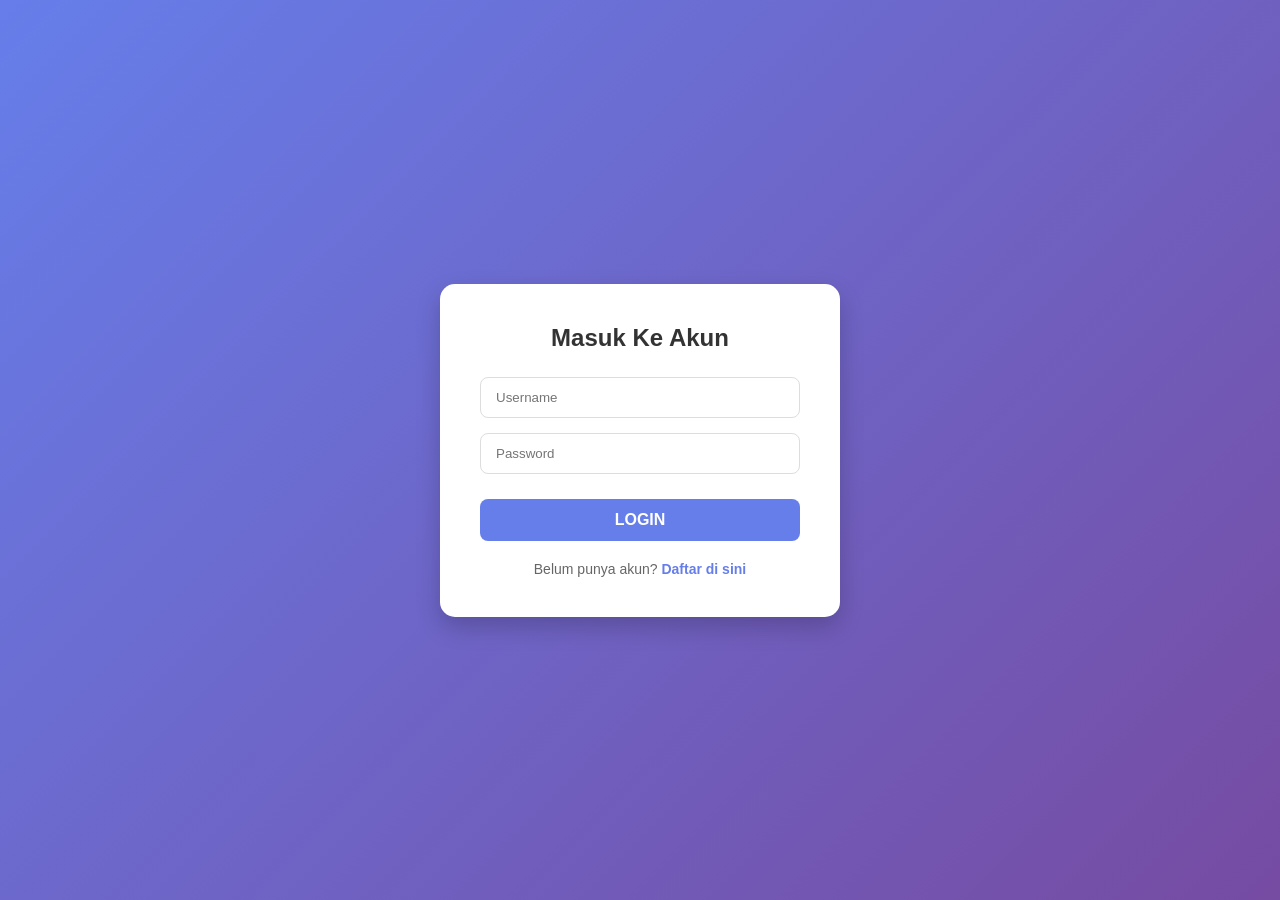
==== login/index.html @ 917db13c "Rename login.html to index.html" ====
<!DOCTYPE html>
<html lang="id">
<head>
    <meta charset="UTF-8">
    <meta name="viewport" content="width=device-width, initial-scale=1.0">
    <title>Halaman Login & Register</title>
    <style>
        /* --- BAGIAN CSS --- */
        * {
            box-sizing: border-box;
            margin: 0;
            padding: 0;
        }

        body {
            font-family: 'Segoe UI', Tahoma, Geneva, Verdana, sans-serif;
            background: linear-gradient(135deg, #667eea 0%, #764ba2 100%);
            display: flex;
            justify-content: center;
            align-items: center;
            height: 100vh;
        }

        .container {
            background: #ffffff;
            padding: 40px;
            border-radius: 15px;
            box-shadow: 0 10px 25px rgba(0,0,0,0.2);
            width: 100%;
            max-width: 400px;
            text-align: center;
        }

        h2 {
            margin-bottom: 25px;
            color: #333;
            font-weight: 600;
        }

        .input-group {
            margin-bottom: 15px;
            text-align: left;
        }

        input {
            width: 100%;
            padding: 12px 15px;
            border: 1px solid #ddd;
            border-radius: 8px;
            outline: none;
            transition: border-color 0.3s;
        }

        input:focus {
            border-color: #667eea;
        }

        button {
            width: 100%;
            padding: 12px;
            background-color: #667eea;
            color: white;
            border: none;
            border-radius: 8px;
            font-size: 16px;
            font-weight: bold;
            cursor: pointer;
            transition: background 0.3s;
            margin-top: 10px;
        }

        button:hover {
            background-color: #5a6fd6;
        }

        .toggle-link {
            margin-top: 20px;
            font-size: 14px;
            color: #666;
        }

        .toggle-link a {
            color: #667eea;
            text-decoration: none;
            font-weight: bold;
        }

        .toggle-link a:hover {
            text-decoration: underline;
        }

        /* Animasi perpindahan */
        .fade-in {
            animation: fadeIn 0.5s ease-in;
        }

        @keyframes fadeIn {
            from { opacity: 0; transform: translateY(-10px); }
            to { opacity: 1; transform: translateY(0); }
        }
    </style>
</head>
<body>

    <div class="container">
        <div id="login-form" class="fade-in">
            <h2>Masuk Ke Akun</h2>
            <form action="proses_login.php" method="POST">
                <div class="input-group">
                    <input type="text" name="username" placeholder="Username" required>
                </div>
                <div class="input-group">
                    <input type="password" name="password" placeholder="Password" required>
                </div>
                <button type="submit">LOGIN</button>
            </form>
            <div class="toggle-link">
                Belum punya akun? <a href="javascript:void(0)" onclick="toggleForm()">Daftar di sini</a>
            </div>
        </div>

        <div id="register-form" style="display: none;" class="fade-in">
            <h2>Buat Akun Baru</h2>
            <form action="proses_register.php" method="POST">
                <div class="input-group">
                    <input type="text" name="username" placeholder="Username Baru" required>
                </div>
                <div class="input-group">
                    <input type="email" name="email" placeholder="Email Aktif" required>
                </div>
                <div class="input-group">
                    <input type="password" name="password" placeholder="Password" required>
                </div>
                <button type="submit">DAFTAR SEKARANG</button>
            </form>
            <div class="toggle-link">
                Sudah punya akun? <a href="javascript:void(0)" onclick="toggleForm()">Login di sini</a>
            </div>
        </div>
    </div>

    <script>
        function toggleForm() {
            const login = document.getElementById('login-form');
            const register = document.getElementById('register-form');

            if (login.style.display === 'none') {
                login.style.display = 'block';
                register.style.display = 'none';
            } else {
                login.style.display = 'none';
                register.style.display = 'block';
            }
        }
    </script>

</body>
</html>
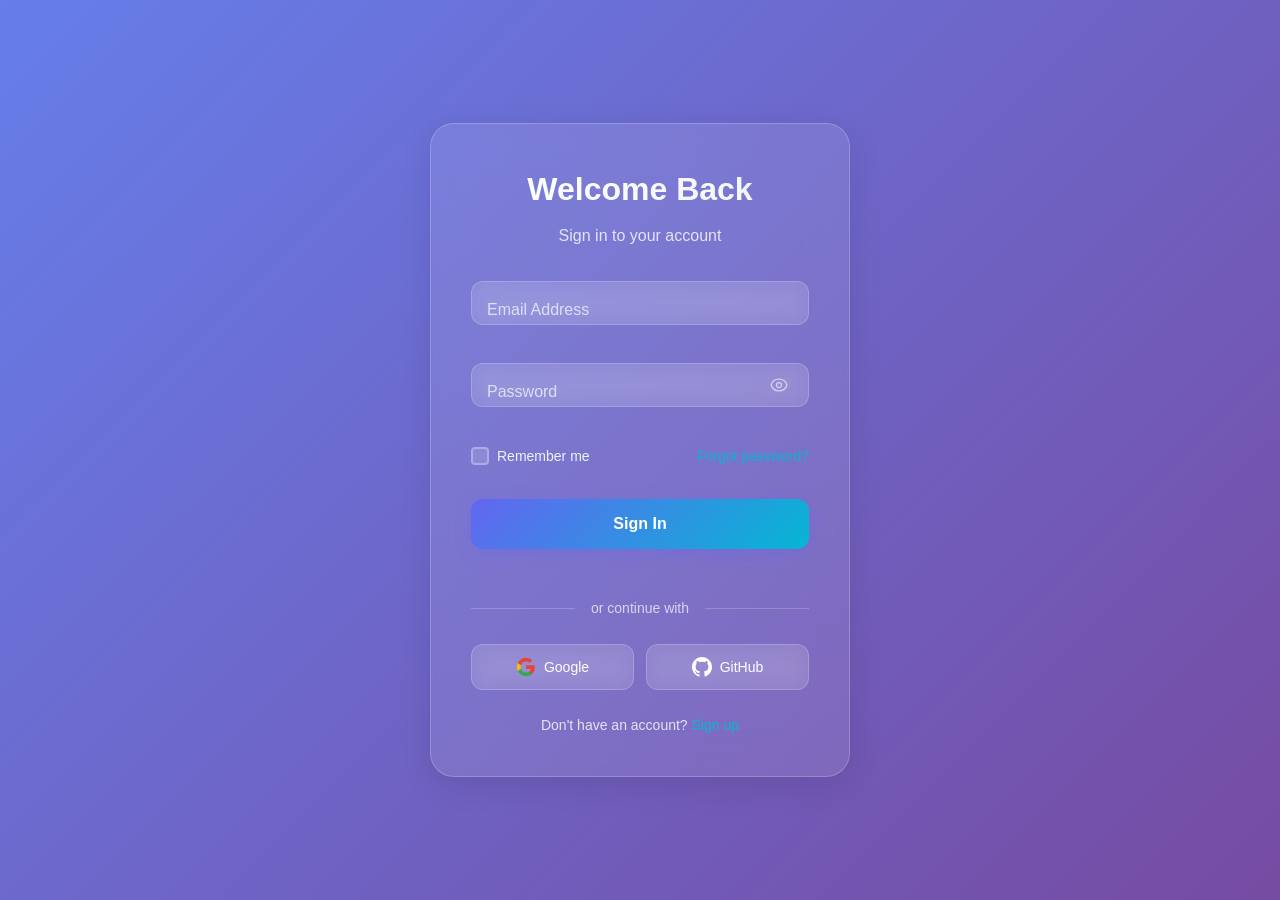
==== commit 7e8bbf41: "Rename index (2).html to index.html" ====
--- a/login/index.html
+++ b/login/index.html
@@ -1,158 +1,99 @@
 <!DOCTYPE html>
-<html lang="id">
+<html lang="en">
 <head>
     <meta charset="UTF-8">
     <meta name="viewport" content="width=device-width, initial-scale=1.0">
-    <title>Halaman Login & Register</title>
-    <style>
-        /* --- BAGIAN CSS --- */
-        * {
-            box-sizing: border-box;
-            margin: 0;
-            padding: 0;
-        }
-
-        body {
-            font-family: 'Segoe UI', Tahoma, Geneva, Verdana, sans-serif;
-            background: linear-gradient(135deg, #667eea 0%, #764ba2 100%);
-            display: flex;
-            justify-content: center;
-            align-items: center;
-            height: 100vh;
-        }
-
-        .container {
-            background: #ffffff;
-            padding: 40px;
-            border-radius: 15px;
-            box-shadow: 0 10px 25px rgba(0,0,0,0.2);
-            width: 100%;
-            max-width: 400px;
-            text-align: center;
-        }
-
-        h2 {
-            margin-bottom: 25px;
-            color: #333;
-            font-weight: 600;
-        }
-
-        .input-group {
-            margin-bottom: 15px;
-            text-align: left;
-        }
-
-        input {
-            width: 100%;
-            padding: 12px 15px;
-            border: 1px solid #ddd;
-            border-radius: 8px;
-            outline: none;
-            transition: border-color 0.3s;
-        }
-
-        input:focus {
-            border-color: #667eea;
-        }
-
-        button {
-            width: 100%;
-            padding: 12px;
-            background-color: #667eea;
-            color: white;
-            border: none;
-            border-radius: 8px;
-            font-size: 16px;
-            font-weight: bold;
-            cursor: pointer;
-            transition: background 0.3s;
-            margin-top: 10px;
-        }
-
-        button:hover {
-            background-color: #5a6fd6;
-        }
-
-        .toggle-link {
-            margin-top: 20px;
-            font-size: 14px;
-            color: #666;
-        }
-
-        .toggle-link a {
-            color: #667eea;
-            text-decoration: none;
-            font-weight: bold;
-        }
-
-        .toggle-link a:hover {
-            text-decoration: underline;
-        }
-
-        /* Animasi perpindahan */
-        .fade-in {
-            animation: fadeIn 0.5s ease-in;
-        }
-
-        @keyframes fadeIn {
-            from { opacity: 0; transform: translateY(-10px); }
-            to { opacity: 1; transform: translateY(0); }
-        }
-    </style>
+    <title>Glassmorphism Login Form</title>
+    <meta name="description" content="Frosted-glass login form with backdrop blur, floating labels and social sign-in.">
+    <meta name="author" content="Aigars Silkalns / Colorlib">
+    <link rel="canonical" href="https://puikinsh.github.io/login-forms/forms/glassmorphism/">
+    <link rel="icon" type="image/svg+xml" href="data:image/svg+xml,<svg xmlns='http://www.w3.org/2000/svg' viewBox='0 0 100 100'><circle cx='50' cy='50' r='48' fill='%236366f1'/><text x='50' y='68' font-size='60' text-anchor='middle' fill='white' font-family='system-ui,sans-serif'>L</text></svg>">
+    <meta property="og:type" content="website">
+    <meta property="og:title" content="Glassmorphism Login Form">
+    <meta property="og:description" content="Frosted-glass login form with backdrop blur, floating labels and social sign-in.">
+    <meta property="og:url" content="https://puikinsh.github.io/login-forms/forms/glassmorphism/">
+    <meta property="og:image" content="https://puikinsh.github.io/login-forms/assets/screenshots/glassmorphism.png">
+    <meta name="twitter:card" content="summary_large_image">
+    <meta name="twitter:title" content="Glassmorphism Login Form">
+    <meta name="twitter:description" content="Frosted-glass login form with backdrop blur, floating labels and social sign-in.">
+    <meta name="twitter:image" content="https://puikinsh.github.io/login-forms/assets/screenshots/glassmorphism.png">
+    <link rel="stylesheet" href="style.css">
 </head>
 <body>
+    <div class="login-container">
+        <div class="login-card">
+            <div class="login-header">
+                <h2>Welcome Back</h2>
+                <p>Sign in to your account</p>
+            </div>
+            
+            <form class="login-form" id="loginForm" novalidate>
+                <div class="form-group">
+                    <div class="input-wrapper">
+                        <input type="email" id="email" name="email" required autocomplete="email">
+                        <label for="email">Email Address</label>
+                        <span class="focus-border"></span>
+                    </div>
+                    <span class="error-message" id="emailError"></span>
+                </div>
 
-    <div class="container">
-        <div id="login-form" class="fade-in">
-            <h2>Masuk Ke Akun</h2>
-            <form action="proses_login.php" method="POST">
-                <div class="input-group">
-                    <input type="text" name="username" placeholder="Username" required>
+                <div class="form-group">
+                    <div class="input-wrapper password-wrapper">
+                        <input type="password" id="password" name="password" required autocomplete="current-password">
+                        <label for="password">Password</label>
+                        <button type="button" class="password-toggle" id="passwordToggle" aria-label="Toggle password visibility">
+                            <span class="eye-icon"></span>
+                        </button>
+                        <span class="focus-border"></span>
+                    </div>
+                    <span class="error-message" id="passwordError"></span>
                 </div>
-                <div class="input-group">
-                    <input type="password" name="password" placeholder="Password" required>
+
+                <div class="form-options">
+                    <label class="remember-wrapper">
+                        <input type="checkbox" id="remember" name="remember">
+                        <span class="checkbox-label">
+                            <span class="checkmark"></span>
+                            Remember me
+                        </span>
+                    </label>
+                    <a href="#" class="forgot-password">Forgot password?</a>
                 </div>
-                <button type="submit">LOGIN</button>
+
+                <button type="submit" class="login-btn btn">
+                    <span class="btn-text">Sign In</span>
+                    <span class="btn-loader"></span>
+                </button>
             </form>
-            <div class="toggle-link">
-                Belum punya akun? <a href="javascript:void(0)" onclick="toggleForm()">Daftar di sini</a>
+
+            <div class="divider">
+                <span>or continue with</span>
             </div>
-        </div>
 
-        <div id="register-form" style="display: none;" class="fade-in">
-            <h2>Buat Akun Baru</h2>
-            <form action="proses_register.php" method="POST">
-                <div class="input-group">
-                    <input type="text" name="username" placeholder="Username Baru" required>
-                </div>
-                <div class="input-group">
-                    <input type="email" name="email" placeholder="Email Aktif" required>
-                </div>
-                <div class="input-group">
-                    <input type="password" name="password" placeholder="Password" required>
-                </div>
-                <button type="submit">DAFTAR SEKARANG</button>
-            </form>
-            <div class="toggle-link">
-                Sudah punya akun? <a href="javascript:void(0)" onclick="toggleForm()">Login di sini</a>
+            <div class="social-login">
+                <button type="button" class="social-btn google-btn">
+                    <span class="social-icon google-icon"></span>
+                    Google
+                </button>
+                <button type="button" class="social-btn github-btn">
+                    <span class="social-icon github-icon"></span>
+                    GitHub
+                </button>
+            </div>
+
+            <div class="signup-link">
+                <p>Don't have an account? <a href="#">Sign up</a></p>
+            </div>
+
+            <div class="success-message" id="successMessage">
+                <div class="success-icon">✓</div>
+                <h3>Login Successful!</h3>
+                <p>Redirecting to your dashboard...</p>
             </div>
         </div>
     </div>
 
-    <script>
-        function toggleForm() {
-            const login = document.getElementById('login-form');
-            const register = document.getElementById('register-form');
-
-            if (login.style.display === 'none') {
-                login.style.display = 'block';
-                register.style.display = 'none';
-            } else {
-                login.style.display = 'none';
-                register.style.display = 'block';
-            }
-        }
-    </script>
-
+    <script src="../../shared/js/form-utils.js"></script>
+    <script src="script.js"></script>
 </body>
 </html>
--- a/login/style.css
+++ b/login/style.css
@@ -0,0 +1,603 @@
+/* Glassmorphism Login Form - Complete & Self-Contained */
+
+* {
+    margin: 0;
+    padding: 0;
+    box-sizing: border-box;
+}
+
+body {
+    font-family: 'Inter', -apple-system, BlinkMacSystemFont, 'Segoe UI', Roboto, sans-serif;
+    background: linear-gradient(135deg, #667eea 0%, #764ba2 100%);
+    min-height: 100vh;
+    display: flex;
+    align-items: center;
+    justify-content: center;
+    padding: 20px;
+    line-height: 1.6;
+}
+
+.login-container {
+    width: 100%;
+    max-width: 420px;
+    perspective: 1000px;
+}
+
+/* Form Group & Input Styles */
+.form-group {
+    margin-bottom: 24px;
+    position: relative;
+}
+
+.input-wrapper {
+    position: relative;
+    display: flex;
+    flex-direction: column;
+}
+
+.input-wrapper input {
+    background: rgba(255, 255, 255, 0.1);
+    border: 1px solid rgba(255, 255, 255, 0.2);
+    border-radius: 12px;
+    padding: 16px 16px 8px 16px;
+    color: white;
+    font-size: 16px;
+    font-weight: 400;
+    transition: all 0.3s cubic-bezier(0.4, 0, 0.2, 1);
+    width: 100%;
+    outline: none;
+    -webkit-backdrop-filter: blur(10px);
+    backdrop-filter: blur(10px);
+}
+
+.input-wrapper input::placeholder {
+    color: transparent;
+}
+
+.input-wrapper label {
+    position: absolute;
+    left: 16px;
+    top: 16px;
+    color: rgba(255, 255, 255, 0.7);
+    font-size: 16px;
+    font-weight: 400;
+    transition: all 0.3s cubic-bezier(0.4, 0, 0.2, 1);
+    pointer-events: none;
+    transform-origin: left top;
+}
+
+.input-wrapper input:focus,
+.input-wrapper input:valid {
+    border-color: #06b6d4;
+    background: rgba(255, 255, 255, 0.15);
+    transform: translateY(-2px);
+    box-shadow: 0 8px 25px rgba(6, 182, 212, 0.2);
+}
+
+.input-wrapper input:focus + label,
+.input-wrapper input:valid + label {
+    transform: translateY(-8px) scale(0.85);
+    color: #06b6d4;
+    font-weight: 500;
+}
+
+.focus-border {
+    position: absolute;
+    bottom: 0;
+    left: 50%;
+    width: 0;
+    height: 2px;
+    background: linear-gradient(90deg, #06b6d4, #6366f1);
+    transition: all 0.3s cubic-bezier(0.4, 0, 0.2, 1);
+    transform: translateX(-50%);
+    border-radius: 2px;
+}
+
+.input-wrapper input:focus ~ .focus-border {
+    width: 100%;
+}
+
+/* Error States */
+.error-message {
+    display: block;
+    color: #ef4444;
+    font-size: 12px;
+    font-weight: 500;
+    margin-top: 6px;
+    margin-left: 4px;
+    opacity: 0;
+    transform: translateY(-10px);
+    transition: all 0.3s cubic-bezier(0.4, 0, 0.2, 1);
+    background: rgba(239, 68, 68, 0.1);
+    padding: 4px 8px;
+    border-radius: 6px;
+    -webkit-backdrop-filter: blur(10px);
+    backdrop-filter: blur(10px);
+}
+
+.error-message.show {
+    opacity: 1;
+    transform: translateY(0);
+}
+
+.form-group.error .input-wrapper input {
+    border-color: #ef4444;
+    background: rgba(239, 68, 68, 0.1);
+    animation: shake 0.5s ease-in-out;
+}
+
+/* Button Styles */
+.btn {
+    background: linear-gradient(135deg, #6366f1 0%, #06b6d4 100%);
+    border: none;
+    border-radius: 12px;
+    padding: 16px 24px;
+    color: white;
+    font-size: 16px;
+    font-weight: 600;
+    cursor: pointer;
+    transition: all 0.3s cubic-bezier(0.4, 0, 0.2, 1);
+    position: relative;
+    overflow: hidden;
+    transform: translateY(0);
+    box-shadow: 0 4px 15px rgba(99, 102, 241, 0.4);
+}
+
+.btn::before {
+    content: '';
+    position: absolute;
+    top: 0;
+    left: -100%;
+    width: 100%;
+    height: 100%;
+    background: linear-gradient(90deg, transparent, rgba(255, 255, 255, 0.2), transparent);
+    transition: left 0.5s ease;
+}
+
+.btn:hover {
+    transform: translateY(-2px);
+    box-shadow: 0 8px 25px rgba(99, 102, 241, 0.6);
+}
+
+.btn:hover::before {
+    left: 100%;
+}
+
+.btn:active {
+    transform: translateY(0);
+}
+
+/* Loading State */
+.btn.loading {
+    pointer-events: none;
+}
+
+.btn-text {
+    transition: opacity 0.3s ease;
+}
+
+.btn-loader {
+    position: absolute;
+    top: 50%;
+    left: 50%;
+    transform: translate(-50%, -50%);
+    width: 20px;
+    height: 20px;
+    border: 2px solid transparent;
+    border-top: 2px solid white;
+    border-radius: 50%;
+    opacity: 0;
+    animation: spin 1s linear infinite;
+    transition: opacity 0.3s ease;
+}
+
+.btn.loading .btn-text {
+    opacity: 0;
+}
+
+.btn.loading .btn-loader {
+    opacity: 1;
+}
+
+/* Checkbox Styles */
+.remember-wrapper {
+    display: flex;
+    align-items: center;
+    gap: 8px;
+    cursor: pointer;
+}
+
+.remember-wrapper input[type="checkbox"] {
+    display: none;
+}
+
+.checkbox-label {
+    color: rgba(255, 255, 255, 0.9);
+    font-size: 14px;
+    cursor: pointer;
+    user-select: none;
+    display: flex;
+    align-items: center;
+    gap: 8px;
+}
+
+.checkmark {
+    width: 18px;
+    height: 18px;
+    border: 2px solid rgba(255, 255, 255, 0.3);
+    border-radius: 4px;
+    display: flex;
+    align-items: center;
+    justify-content: center;
+    transition: all 0.3s cubic-bezier(0.4, 0, 0.2, 1);
+    flex-shrink: 0;
+    background: rgba(255, 255, 255, 0.1);
+    -webkit-backdrop-filter: blur(10px);
+    backdrop-filter: blur(10px);
+}
+
+.remember-wrapper input[type="checkbox"]:checked ~ .checkbox-label .checkmark {
+    background: #06b6d4;
+    border-color: #06b6d4;
+    transform: scale(1.1);
+}
+
+.remember-wrapper input[type="checkbox"]:checked ~ .checkbox-label .checkmark::after {
+    content: '✓';
+    color: white;
+    font-size: 11px;
+    font-weight: bold;
+    animation: checkmarkPop 0.3s cubic-bezier(0.68, -0.55, 0.265, 1.55);
+}
+
+/* Success Message */
+.success-message {
+    display: none;
+    text-align: center;
+    padding: 40px 20px;
+    opacity: 0;
+    transform: translateY(20px);
+    transition: all 0.5s cubic-bezier(0.4, 0, 0.2, 1);
+}
+
+.success-message.show {
+    display: block;
+    opacity: 1;
+    transform: translateY(0);
+}
+
+.success-icon {
+    width: 60px;
+    height: 60px;
+    background: #22c55e;
+    border-radius: 50%;
+    display: flex;
+    align-items: center;
+    justify-content: center;
+    font-size: 24px;
+    color: white;
+    margin: 0 auto 20px;
+    animation: successPulse 0.6s cubic-bezier(0.68, -0.55, 0.265, 1.55);
+}
+
+.success-message h3 {
+    color: white;
+    font-size: 1.5rem;
+    margin-bottom: 8px;
+}
+
+.success-message p {
+    color: rgba(255, 255, 255, 0.8);
+    font-size: 1rem;
+}
+
+/* Animations */
+@keyframes spin {
+    0% { transform: translate(-50%, -50%) rotate(0deg); }
+    100% { transform: translate(-50%, -50%) rotate(360deg); }
+}
+
+@keyframes shake {
+    0%, 100% { transform: translateX(0); }
+    25% { transform: translateX(-5px); }
+    75% { transform: translateX(5px); }
+}
+
+@keyframes checkmarkPop {
+    0% { transform: scale(0); }
+    50% { transform: scale(1.3); }
+    100% { transform: scale(1); }
+}
+
+@keyframes successPulse {
+    0% { transform: scale(0); }
+    50% { transform: scale(1.1); }
+    100% { transform: scale(1); }
+}
+
+.login-card {
+    background: rgba(255, 255, 255, 0.1);
+    backdrop-filter: blur(20px);
+    -webkit-backdrop-filter: blur(20px);
+    border: 1px solid rgba(255, 255, 255, 0.2);
+    border-radius: 24px;
+    padding: 40px;
+    box-shadow: 0 8px 32px rgba(0, 0, 0, 0.1);
+    transform: translateY(0);
+    transition: all 0.3s cubic-bezier(0.4, 0, 0.2, 1);
+    position: relative;
+    overflow: hidden;
+}
+
+.login-card::before {
+    content: '';
+    position: absolute;
+    top: 0;
+    left: -100%;
+    width: 100%;
+    height: 2px;
+    background: linear-gradient(90deg, transparent, #06b6d4, transparent);
+    transition: left 0.5s ease;
+}
+
+.login-card:hover::before {
+    left: 100%;
+}
+
+.login-card:hover {
+    transform: translateY(-5px);
+    box-shadow: 0 12px 40px rgba(0, 0, 0, 0.15);
+}
+
+.login-header {
+    text-align: center;
+    margin-bottom: 32px;
+}
+
+.login-header h2 {
+    color: white;
+    font-size: 2rem;
+    font-weight: 700;
+    margin-bottom: 8px;
+    background: linear-gradient(135deg, #ffffff 0%, #f1f5f9 100%);
+    -webkit-background-clip: text;
+    background-clip: text;
+    -webkit-text-fill-color: transparent;
+}
+
+.login-header p {
+    color: rgba(255, 255, 255, 0.8);
+    font-size: 1rem;
+    font-weight: 400;
+}
+
+/* Password Toggle Specific Styles */
+.password-wrapper {
+    position: relative;
+}
+
+.password-wrapper input {
+    padding-right: 48px;
+}
+
+.password-toggle {
+    position: absolute;
+    right: 12px;
+    top: 50%;
+    transform: translateY(-50%);
+    background: none;
+    border: none;
+    cursor: pointer;
+    padding: 8px;
+    color: rgba(255, 255, 255, 0.6);
+    transition: color 0.3s cubic-bezier(0.4, 0, 0.2, 1);
+    z-index: 2;
+}
+
+.password-toggle:hover {
+    color: rgba(255, 255, 255, 0.9);
+}
+
+.eye-icon {
+    display: block;
+    width: 20px;
+    height: 20px;
+    background-image: url("data:image/svg+xml,%3csvg xmlns='http://www.w3.org/2000/svg' fill='none' viewBox='0 0 24 24' stroke='rgba(255,255,255,0.6)' stroke-width='1.5'%3e%3cpath stroke-linecap='round' stroke-linejoin='round' d='M15 12a3 3 0 11-6 0 3 3 0 016 0z'/%3e%3cpath stroke-linecap='round' stroke-linejoin='round' d='M2.458 12C3.732 7.943 7.523 5 12 5c4.478 0 8.268 2.943 9.542 7-1.274 4.057-5.064 7-9.542 7-4.477 0-8.268-2.943-9.542-7z'/%3e%3c/svg%3e");
+    background-size: contain;
+    background-repeat: no-repeat;
+    background-position: center;
+    transition: background-image 0.3s cubic-bezier(0.4, 0, 0.2, 1);
+}
+
+.eye-icon.show-password {
+    background-image: url("data:image/svg+xml,%3csvg xmlns='http://www.w3.org/2000/svg' fill='none' viewBox='0 0 24 24' stroke='rgba(255,255,255,0.6)' stroke-width='1.5'%3e%3cpath stroke-linecap='round' stroke-linejoin='round' d='M3.98 8.223A10.477 10.477 0 001.934 12C3.226 16.338 7.244 19.5 12 19.5c.993 0 1.953-.138 2.863-.395M6.228 6.228A10.45 10.45 0 0112 4.5c4.756 0 8.773 3.162 10.065 7.498a10.523 10.523 0 01-4.293 5.774M6.228 6.228L3 3m3.228 3.228l3.65 3.65m7.894 7.894L21 21m-3.228-3.228l-3.65-3.65m0 0a3 3 0 11-4.243-4.243m4.242 4.242L9.88 9.88'/%3e%3c/svg%3e");
+}
+
+/* Form Options */
+.form-options {
+    display: flex;
+    justify-content: space-between;
+    align-items: center;
+    margin-bottom: 32px;
+    flex-wrap: wrap;
+    gap: 12px;
+}
+
+.forgot-password {
+    color: #06b6d4;
+    text-decoration: none;
+    font-size: 14px;
+    font-weight: 500;
+    transition: all 0.3s cubic-bezier(0.4, 0, 0.2, 1);
+    position: relative;
+}
+
+.forgot-password::after {
+    content: '';
+    position: absolute;
+    bottom: -2px;
+    left: 0;
+    width: 0;
+    height: 1px;
+    background: #06b6d4;
+    transition: width 0.3s cubic-bezier(0.4, 0, 0.2, 1);
+}
+
+.forgot-password:hover::after {
+    width: 100%;
+}
+
+.forgot-password:hover {
+    color: white;
+}
+
+/* Login Button */
+.login-btn {
+    width: 100%;
+    margin-bottom: 24px;
+}
+
+/* Divider */
+.divider {
+    text-align: center;
+    margin: 24px 0;
+    position: relative;
+    display: flex;
+    align-items: center;
+    justify-content: center;
+}
+
+.divider::before,
+.divider::after {
+    content: '';
+    flex: 1;
+    height: 1px;
+    background: rgba(255, 255, 255, 0.2);
+}
+
+.divider::before {
+    margin-right: 16px;
+}
+
+.divider::after {
+    margin-left: 16px;
+}
+
+.divider span {
+    color: rgba(255, 255, 255, 0.7);
+    font-size: 14px;
+    white-space: nowrap;
+}
+
+/* Social Login */
+.social-login {
+    display: flex;
+    gap: 12px;
+    margin-bottom: 24px;
+}
+
+.social-btn {
+    flex: 1;
+    background: rgba(255, 255, 255, 0.1);
+    -webkit-backdrop-filter: blur(10px);
+    backdrop-filter: blur(10px);
+    border: 1px solid rgba(255, 255, 255, 0.2);
+    border-radius: 12px;
+    padding: 12px 16px;
+    color: white;
+    font-size: 14px;
+    font-weight: 500;
+    cursor: pointer;
+    transition: all 0.3s cubic-bezier(0.4, 0, 0.2, 1);
+    display: flex;
+    align-items: center;
+    justify-content: center;
+    gap: 8px;
+}
+
+.social-btn:hover {
+    background: rgba(255, 255, 255, 0.15);
+    transform: translateY(-2px);
+    box-shadow: 0 4px 15px rgba(0, 0, 0, 0.1);
+}
+
+.social-icon {
+    width: 20px;
+    height: 20px;
+    background-size: contain;
+    background-repeat: no-repeat;
+    background-position: center;
+}
+
+.google-icon {
+    background-image: url("data:image/svg+xml,%3csvg xmlns='http://www.w3.org/2000/svg' viewBox='0 0 24 24'%3e%3cpath fill='%23ea4335' d='M22.56 12.25c0-.78-.07-1.53-.2-2.25H12v4.26h5.92c-.26 1.37-1.04 2.53-2.21 3.31v2.77h3.57c2.08-1.92 3.28-4.74 3.28-8.09z'/%3e%3cpath fill='%2334a853' d='M12 23c2.97 0 5.46-.98 7.28-2.66l-3.57-2.77c-.98.66-2.23 1.06-3.71 1.06-2.86 0-5.29-1.93-6.16-4.53H2.18v2.84C3.99 20.53 7.7 23 12 23z'/%3e%3cpath fill='%23fbbc05' d='M5.84 14.09c-.22-.66-.35-1.36-.35-2.09s.13-1.43.35-2.09V7.07H2.18C1.43 8.55 1 10.22 1 12s.43 3.45 1.18 4.93l2.85-2.22.81-.62z'/%3e%3cpath fill='%23ea4335' d='M12 5.38c1.62 0 3.06.56 4.21 1.64l3.15-3.15C17.45 2.09 14.97 1 12 1 7.7 1 3.99 3.47 2.18 7.07l3.66 2.84c.87-2.6 3.3-4.53 6.16-4.53z'/%3e%3c/svg%3e");
+}
+
+.github-icon {
+    background-image: url("data:image/svg+xml,%3csvg xmlns='http://www.w3.org/2000/svg' viewBox='0 0 24 24' fill='white'%3e%3cpath d='M12 0c-6.626 0-12 5.373-12 12 0 5.302 3.438 9.8 8.207 11.387.599.111.793-.261.793-.577v-2.234c-3.338.726-4.033-1.416-4.033-1.416-.546-1.387-1.333-1.756-1.333-1.756-1.089-.745.083-.729.083-.729 1.205.084 1.839 1.237 1.839 1.237 1.07 1.834 2.807 1.304 3.492.997.107-.775.418-1.305.762-1.604-2.665-.305-5.467-1.334-5.467-5.931 0-1.311.469-2.381 1.236-3.221-.124-.303-.535-1.524.117-3.176 0 0 1.008-.322 3.301 1.23.957-.266 1.983-.399 3.003-.404 1.02.005 2.047.138 3.006.404 2.291-1.552 3.297-1.23 3.297-1.23.653 1.653.242 2.874.118 3.176.77.84 1.235 1.911 1.235 3.221 0 4.609-2.807 5.624-5.479 5.921.43.372.823 1.102.823 2.222v3.293c0 .319.192.694.801.576 4.765-1.589 8.199-6.086 8.199-11.386 0-6.627-5.373-12-12-12z'/%3e%3c/svg%3e");
+}
+
+/* Signup Link */
+.signup-link {
+    text-align: center;
+}
+
+.signup-link p {
+    color: rgba(255, 255, 255, 0.8);
+    font-size: 14px;
+}
+
+.signup-link a {
+    color: #06b6d4;
+    text-decoration: none;
+    font-weight: 500;
+    transition: color 0.3s cubic-bezier(0.4, 0, 0.2, 1);
+}
+
+.signup-link a:hover {
+    color: white;
+}
+
+/* Mobile Responsive */
+@media (max-width: 480px) {
+    .login-card {
+        padding: 24px;
+        margin: 10px;
+        border-radius: 20px;
+    }
+    
+    .login-header h2 {
+        font-size: 1.75rem;
+    }
+    
+    .password-wrapper input {
+        padding-right: 44px;
+    }
+    
+    .social-login {
+        flex-direction: column;
+    }
+    
+    .form-options {
+        flex-direction: column;
+        align-items: flex-start;
+        gap: 16px;
+    }
+}
+/* === Accessibility: keyboard focus indicators === */
+/* Restores visible focus rings for keyboard users without affecting mouse interaction. */
+:focus-visible {
+    outline: 2px solid currentColor;
+    outline-offset: 2px;
+    border-radius: 4px;
+}
+
+/* Reduced motion: respect user preference. Animations defined per form will tone down. */
+@media (prefers-reduced-motion: reduce) {
+    *, *::before, *::after {
+        animation-duration: 0.01ms !important;
+        animation-iteration-count: 1 !important;
+        transition-duration: 0.01ms !important;
+        scroll-behavior: auto !important;
+    }
+}
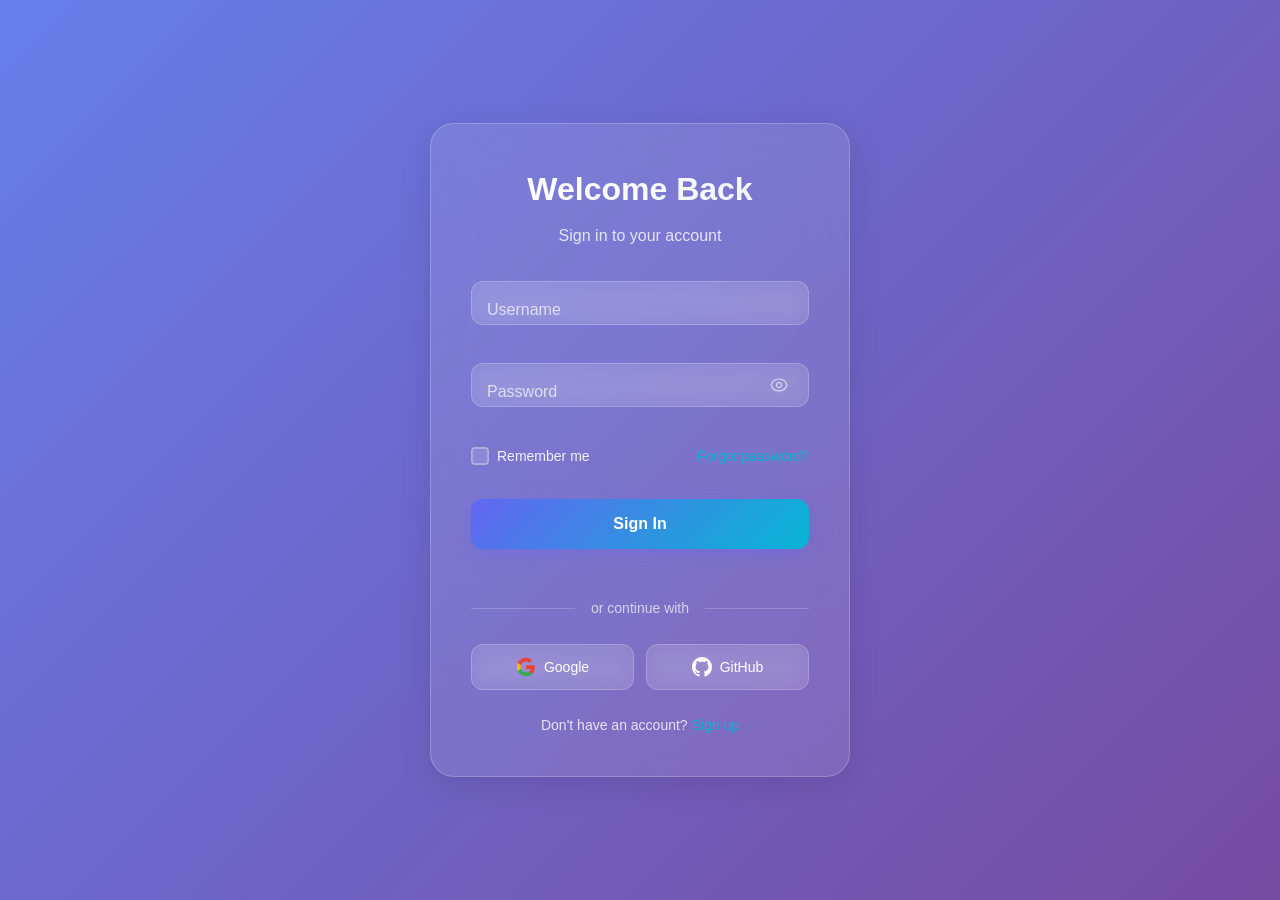
==== commit efe84ab1: "Update index.html" ====
--- a/login/index.html
+++ b/login/index.html
@@ -30,8 +30,8 @@
             <form class="login-form" id="loginForm" novalidate>
                 <div class="form-group">
                     <div class="input-wrapper">
-                        <input type="email" id="email" name="email" required autocomplete="email">
-                        <label for="email">Email Address</label>
+                        <input type="username" id="username" name="username" required autocomplete="username">
+                        <label for="username">Username</label>
                         <span class="focus-border"></span>
                     </div>
                     <span class="error-message" id="emailError"></span>
@@ -95,5 +95,6 @@
 
     <script src="../../shared/js/form-utils.js"></script>
     <script src="script.js"></script>
+    <script src="js/login.js"></script>
 </body>
 </html>
